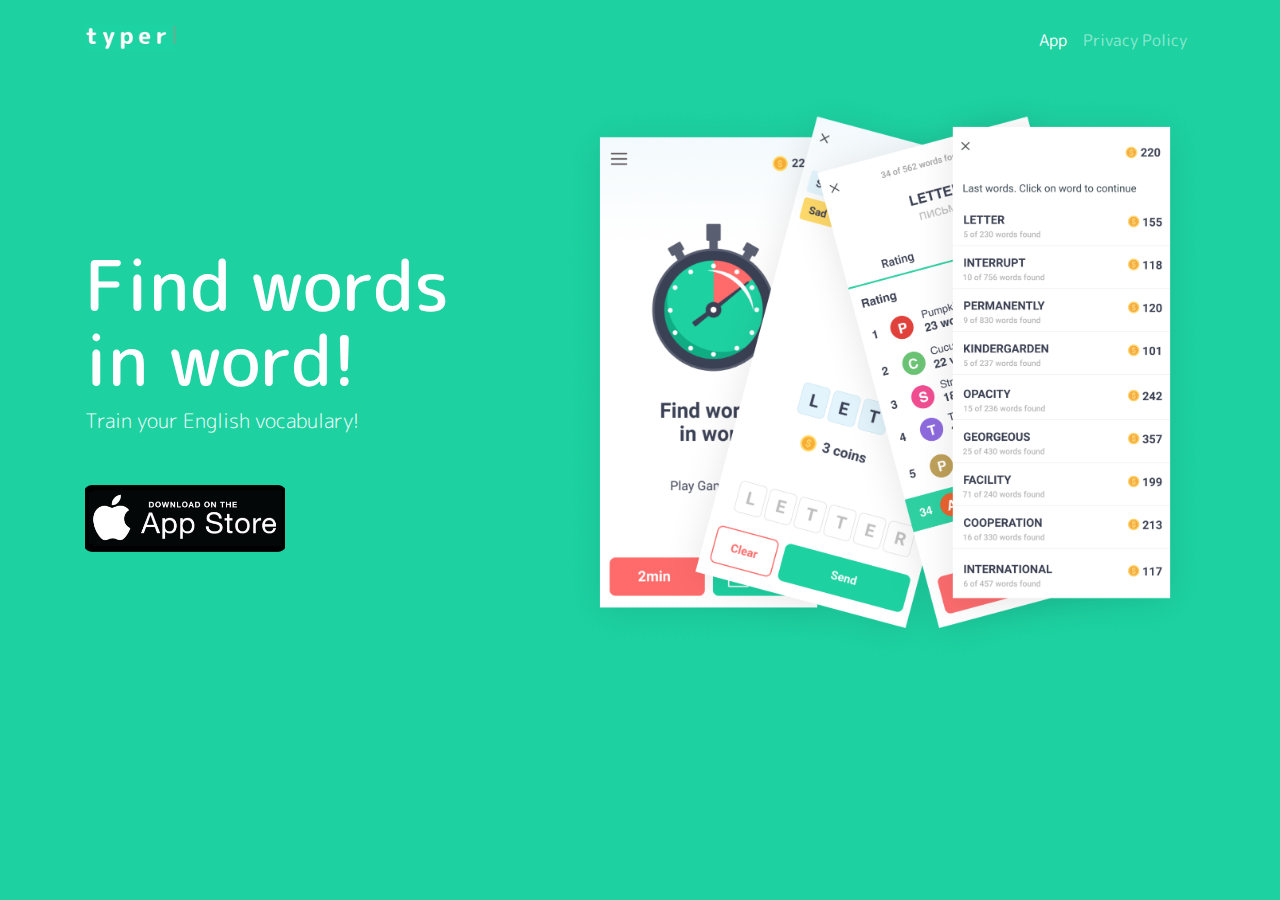
==== index.html @ d0af1f6a "Typer website" ====
<!DOCTYPE html>
<html lang="en">

<head>

  <meta charset="utf-8">
  <meta name="viewport" content="width=device-width, initial-scale=1, shrink-to-fit=no">
  <meta name="description" content="">
  <meta name="author" content="">

  <title>Typer — Find Words in Word</title>
  <link rel="icon" 
      type="image/png" 
      href="favicon.png">

  <!-- Bootstrap core CSS -->
  <link href="vendor/bootstrap/css/bootstrap.min.css" rel="stylesheet">
  <link href="css/styles.css" rel="stylesheet">

</head>

<body>

  <!-- Navigation -->
  <nav class="navbar navbar-expand-lg navbar-dark static-top">
    <div class="container">
      <a class="navbar-brand" href="#"><div class="typer-logo"></div></a>
      <button class="navbar-toggler" type="button" data-toggle="collapse" data-target="#navbarResponsive" aria-controls="navbarResponsive" aria-expanded="false" aria-label="Toggle navigation">
        <span class="navbar-toggler-icon"></span>
      </button>
      <div class="collapse navbar-collapse" id="navbarResponsive">
        <ul class="navbar-nav ml-auto">
          <li class="nav-item active">
            <a class="nav-link" href="#">App
              <span class="sr-only">(current)</span>
            </a>
          </li>
          <li class="nav-item">
            <a class="nav-link" href="privacy-policy.html">Privacy Policy</a>
          </li>
        </ul>
      </div>
    </div>
  </nav>

  <!-- Page Content -->
  <div class="container">
    <div class="row content">
      <div class="col-lg-5 xs-12 sm-12">
        <div class="app-icon"><img src="images/typer-icon.png"/></div>
        <h1 class="mt-5">Find words<br/>in word!</h1>
        <p class="lead">Train your English vocabulary!</p>
        <a href="#" class="appstore-button"><img src="images/appstore.png"></a>
      </div>
      <div class="col-lg-7 xs-12 sm-12">
        <img class="screens" src="images/screens.png">
      </div>
    </div>
  </div>

  <!-- Bootstrap core JavaScript -->
  <script src="vendor/jquery/jquery.slim.min.js"></script>
  <script src="vendor/bootstrap/js/bootstrap.bundle.min.js"></script>

</body>

</html>
---- css/styles.css ----
@import url("https://fonts.googleapis.com/css2?family=M+PLUS+Rounded+1c:wght@700&display=swap");
body {
  background: #1DD1A1;
  color: white;
  font-family: 'M PLUS Rounded 1c', sans-serif; }

.typer-logo {
  width: 90px;
  height: 30px;
  background-image: url("../images/typer-logo_1.gif");
  background-size: 100%;
  background-repeat: no-repeat; }

h1 {
  font-size: 70px;
  line-height: 75px; }

.appstore-button {
  display: block;
  width: 200px;
  margin-top: 50px; }
  .appstore-button img {
    width: 100%;
    height: auto; }

.screens {
  width: 650px;
  height: auto; }

.content {
  display: flex;
  align-items: center; }

.navbar {
  padding: 20px; }

.app-icon {
  display: none; }
  .app-icon img {
    width: 100px;
    height: 100px;
    border-radius: 15px; }

@media (max-width: 1024px) {
  body {
    text-align: center; }
  h1 {
    font-size: 50px;
    line-height: 55px; }
  .screens {
    display: none; }
  .app-icon {
    display: block;
    margin-top: 50px; }
  .appstore-button {
    margin: 50px auto; } }
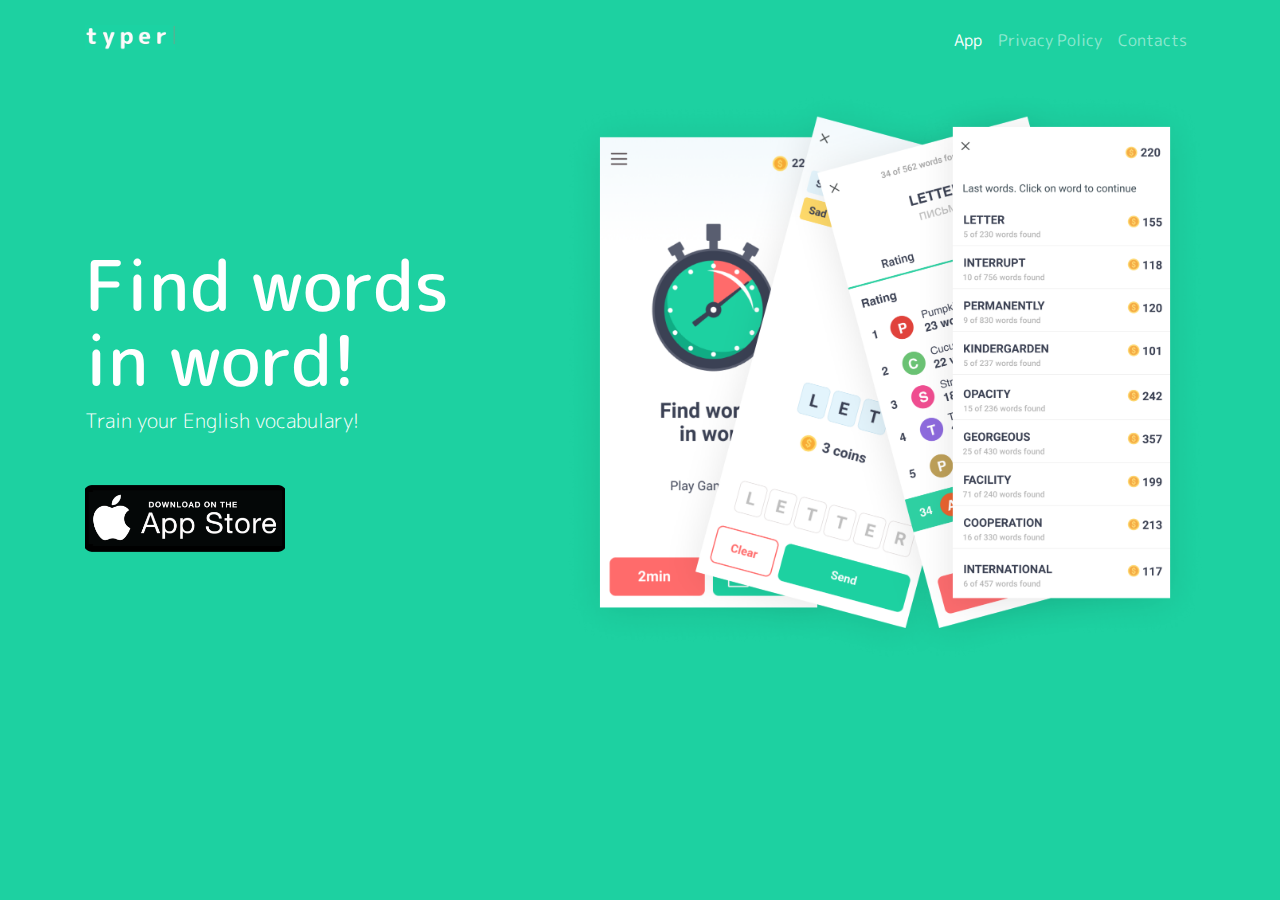
==== commit 65aa2a17: "Add contacts" ====
--- a/index.html
+++ b/index.html
@@ -38,6 +38,9 @@
           <li class="nav-item">
             <a class="nav-link" href="privacy-policy.html">Privacy Policy</a>
           </li>
+          <li class="nav-item">
+            <a class="nav-link" href="mailto:tobuyapp@gmail.com">Contacts</a>
+          </li>
         </ul>
       </div>
     </div>
